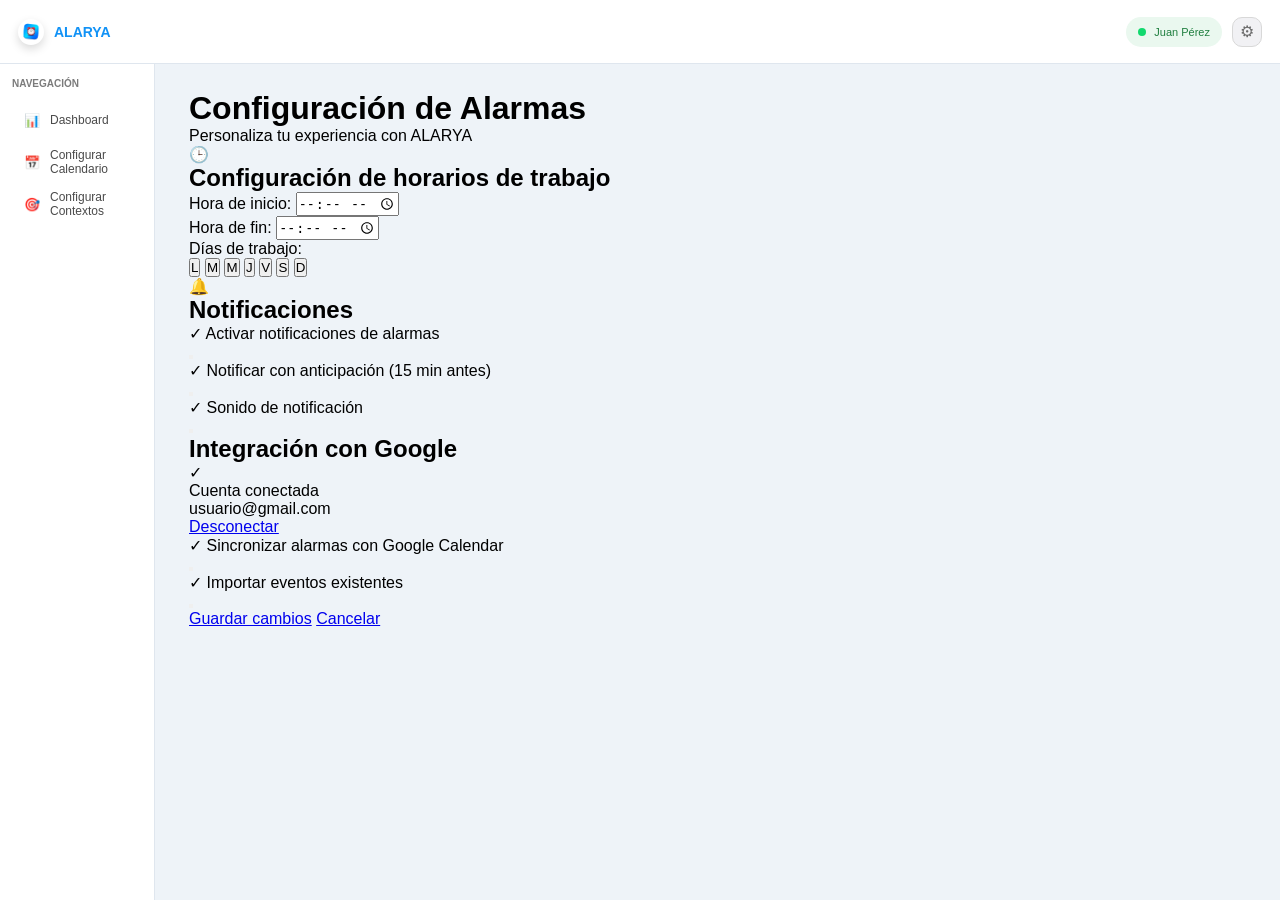
==== pages/configuracion.html @ 394da0cc "feature: Se crea pantalla configuración estructura general" ====
<!DOCTYPE html>
<html lang="es">
<head>
    <meta charset="UTF-8">
    <meta name="viewport" content="width=device-width, initial-scale=1.0">
    <title>Configuración - ALARYA</title>
    <link rel="stylesheet" href="../styles/main.css">
</head>
<body>
    <div class="pantalla-dashboard">
        <header class="barra-superior">
            <div class="marca-barra">
                <img src="../assets/logos/alarya.png" alt="Logo ALARYA" class="logo-barra">
                <span class="nombre-barra">ALARYA</span>
            </div>

            <div class="barra-acciones">
                <div class="usuario-barra">
                    <span class="usuario-punto"></span>
                    <span class="usuario-nombre">Juan Pérez</span>
                </div>
                <a href="configuracion.html" class="configuracion-barra configuracion-activa">⚙</a>
            </div>
        </header>

        <div class="dashboard-cuerpo">
            <aside class="menu-lateral">
                <p class="menu-titulo">NAVEGACIÓN</p>

                <nav class="menu-opciones">
                    <a href="dashboard.html" class="menu-opcion">
                        <span class="menu-icono">📊</span>
                        <span>Dashboard</span>
                    </a>

                    <a href="calendario.html" class="menu-opcion">
                        <span class="menu-icono">📅</span>
                        <span>Configurar Calendario</span>
                    </a>

                    <a href="contextos.html" class="menu-opcion">
                        <span class="menu-icono">🎯</span>
                        <span>Configurar Contextos</span>
                    </a>
                </nav>
            </aside>

            <main class="dashboard-contenido">
                <div class="configuracion-centro">
                    <h1 class="configuracion-titulo">Configuración de Alarmas</h1>
                    <p class="configuracion-texto">Personaliza tu experiencia con ALARYA</p>

                    <section class="configuracion-bloque">
                        <div class="configuracion-bloque-titulo">
                            <span class="configuracion-bloque-icono icono-bloque-azul">🕒</span>
                            <h2>Configuración de horarios de trabajo</h2>
                        </div>

                        <div class="configuracion-horas">
                            <div class="campo-grupo">
                                <label for="hora-inicio">Hora de inicio:</label>
                                <input type="time" id="hora-inicio" class="campo-configuracion">
                            </div>

                            <div class="campo-grupo">
                                <label for="hora-fin">Hora de fin:</label>
                                <input type="time" id="hora-fin" class="campo-configuracion">
                            </div>
                        </div>

                        <div class="campo-grupo">
                            <label>Días de trabajo:</label>
                            <div class="dias-trabajo">
                                <button class="dia-trabajo dia-activo" type="button">L</button>
                                <button class="dia-trabajo dia-activo" type="button">M</button>
                                <button class="dia-trabajo dia-activo" type="button">M</button>
                                <button class="dia-trabajo dia-activo" type="button">J</button>
                                <button class="dia-trabajo dia-activo" type="button">V</button>
                                <button class="dia-trabajo" type="button">S</button>
                                <button class="dia-trabajo" type="button">D</button>
                            </div>
                        </div>
                    </section>

                    <section class="configuracion-bloque">
                        <div class="configuracion-bloque-titulo">
                            <span class="configuracion-bloque-icono icono-bloque-morado">🔔</span>
                            <h2>Notificaciones</h2>
                        </div>

                        <div class="fila-configuracion fila-configuracion-activa">
                            <div class="fila-izquierda">
                                <span class="fila-icono fila-icono-activo">✓</span>
                                <span>Activar notificaciones de alarmas</span>
                            </div>
                            <button class="interruptor interruptor-activo" type="button">
                                <span class="interruptor-circulo"></span>
                            </button>
                        </div>

                        <div class="fila-configuracion">
                            <div class="fila-izquierda">
                                <span class="fila-icono">✓</span>
                                <span>Notificar con anticipación (15 min antes)</span>
                            </div>
                            <button class="interruptor" type="button">
                                <span class="interruptor-circulo"></span>
                            </button>
                        </div>

                        <div class="fila-configuracion fila-configuracion-activa">
                            <div class="fila-izquierda">
                                <span class="fila-icono fila-icono-activo">✓</span>
                                <span>Sonido de notificación</span>
                            </div>
                            <button class="interruptor interruptor-activo" type="button">
                                <span class="interruptor-circulo"></span>
                            </button>
                        </div>
                    </section>

                    <section class="configuracion-bloque">
                        <div class="configuracion-bloque-titulo">
                            <span class="configuracion-bloque-icono icono-google-config"></span>
                            <h2>Integración con Google</h2>
                        </div>

                        <div class="fila-google-conectada">
                            <div class="fila-google-info">
                                <span class="google-check">✓</span>
                                <div>
                                    <p class="google-cuenta-titulo">Cuenta conectada</p>
                                    <p class="google-cuenta-correo">usuario@gmail.com</p>
                                </div>
                            </div>

                            <a href="../index.html" class="boton-google-secundario">Desconectar</a>
                        </div>

                        <div class="fila-configuracion fila-configuracion-activa">
                            <div class="fila-izquierda">
                                <span class="fila-icono fila-icono-activo">✓</span>
                                <span>Sincronizar alarmas con Google Calendar</span>
                            </div>
                            <button class="interruptor interruptor-activo" type="button">
                                <span class="interruptor-circulo"></span>
                            </button>
                        </div>

                        <div class="fila-configuracion">
                            <div class="fila-izquierda">
                                <span class="fila-icono">✓</span>
                                <span>Importar eventos existentes</span>
                            </div>
                            <button class="interruptor" type="button">
                                <span class="interruptor-circulo"></span>
                            </button>
                        </div>
                    </section>

                    <div class="acciones-configuracion">
                        <a href="dashboard.html" class="boton-guardar">Guardar cambios</a>
                        <a href="dashboard.html" class="boton-cancelar-configuracion">Cancelar</a>
                    </div>
                </div>
            </main>
        </div>
    </div>
</body>
</html>
---- styles/main.css ----
*{
    margin: 0;
    padding: 0;
    box-sizing: border-box;
}

body{
    font-family: Arial, Helvetica, sans-serif;
}

/* Estilos login */

.login{
    background: linear-gradient(135deg, #16328a 15%, #1f43a0 55%, #08a7de 100%);
    height: 100vh;
    display: flex;
    justify-content: center;
    align-items: center;
}

.cuadro-login{
    padding: 32px 28px 28px;
    background-color: #efeff3;
    height: 580px;
    width: 430px;
    border-radius: 16px;
    box-shadow: 0 16px 35px rgba(0, 0, 0, 0.28);
    text-align: center;;
}

.logo-alarya{
    height: 150px;
    width: 150px;
    object-fit: cover;
    border-radius: 16px;
    display: block;
    margin: 0 auto 18px;
}

.titulo{
    font-size: 28px;
    font-weight: 800;
    color: #1d87f0;
    margin-bottom: 10px;
}

.texto{
    font-size: 16px;
    color: #444444;
    margin-bottom: 8px;
}

.texto-2{
    font-size: 12px;
    color: #9b9b9b;
    margin-bottom: 28px;
}

.google{
    background: linear-gradient(90deg, #2f80f7 0%, #10c3e9 100%);
    color: #fff;
    font-size: 14px;
    font-weight: 700;
    cursor:pointer;
    display: flex;
    align-items: center;
    justify-content: center;
    gap: 10px;
    box-shadow: 0 8px 18px rgba(33, 125, 232, 0.35);
    border: none;
    border-radius: 8px;
    height: 42px;
    width: 100%;
    text-decoration: none;
}

.google:hover{
    transform: translateY(-1px);
    box-shadow: 0 12px 22px rgba(33, 125, 232, 0.42);
}

.items-alarya{
    display: flex;
    flex-direction: column;
    align-items: flex-start;
    margin-top: 40px;
}

.item{
    font-size: 14px;
    color: #444444;
    display: flex;
    align-items: center;
    gap: 12px;
    margin-bottom: 11px;
}

.icono{
    height: 28px;
    width: 28px;
    border-radius: 50%;
    color: #fff;
    display: flex;
    justify-content: center;
    align-items: center;
    box-shadow: 0 6px 14px rgba(0, 0, 0, 0.18);
}

.i-verde{
    background: linear-gradient(180deg, #12d96e 0%, #0db85b 100%);
}
.i-morado{
    background: linear-gradient(180deg, #c26cff 0%, #9a49e6 100%);
}
.i-azul{
    background: linear-gradient(180deg, #1cc7ec 0%, #0ea6d2 100%);
}

/* Estilos cuentas Google */

.cuentas{
    background-color: #efeff3;
    width: 330px;
    border-radius: 14px;
    box-shadow: 0 16px 35px rgba(0, 0, 0, 0.28);
    text-align: center;
    padding: 28px 18px 18px;
}

.google-titulo{
    display: flex;
    justify-content: center;
    align-items: center;
    margin-bottom: 18px;
    gap: 8px;
}

.google-t-icono{
    width: 30px;
    height: 30px;
    border-radius: 6px;
    display: inline-block;
    background: linear-gradient(135deg, #fbbc05 0%, #ea4335 45%, #34a853 75%, #4285f4 100%);
}

.google-titulo-texto{
    font-size: 15px;
    color: #303030;
    font-weight: 700;
}

.cuentas-titulo{
    font-size: 24px;
    color: #1c469a;
    font-weight: 700;
    margin-bottom: 8px;
}

.cuentas-texto{
    font-size: 12px;
    color: #7c7c7c;
    margin-bottom: 18px;
}

.referencia{
    color: #2993ff;
    font-weight: 700;
}

.cuentas-lista{
    display: flex;
    flex-direction: column;
    gap: 10px;
    margin-bottom: 18px;
}

.cuenta-opcion{
    display: flex;
    align-items: center;
    background-color: #f1f1f4;
    border: 1px solid #d6d6d6;
    border-radius: 10px;
    padding: 0 12px;
    text-align: left;
    min-height: 52px;
    cursor: pointer;
    transition: all 0.2s ease;
}

.cuenta-opcion:hover{
    background-color: #f8f8fb;
    border-color: #b8c8e8;
    box-shadow: 0 4px 12px rgba(0, 0, 0, 0.08);
    transform: translateY(-1px);
}

.cuenta-seleccionada{
    background-color: #eef5ff;
    border: 1px solid #4e82ff;
    box-shadow: 0 0 0 2px rgba(78, 130, 255, 0.12);
}

.cuenta-icono{
    height: 30px;
    width: 30px;
    border-radius: 8px;
    color: #fff;
    font-size: 13px;
    font-weight: 700;
    display: flex;
    justify-content: center;
    align-items: center;
    margin-right: 12px;
    flex-shrink: 0;
}

.cuenta-informacion{
    display: flex;
    flex-direction: column;
    justify-content: center;
}

.c-nombre{
    font-size: 13px;
    color: #2f2f2f;
    font-weight: 700;
    margin-bottom: 3px;
}

.c-correo{
    font-size: 11px;
    color: #7c7c7c;
}

.i-borde{
    background-color: transparent;
    color: #2993ff;
    border: 1px solid #9dc7ff;
}

.c-otro{
    font-size: 13px;
    color: #2f2f2f;
    font-weight: 700;
}

.cuentas-mensaje{
    background-color: #e9f1fb;
    border: 1px solid #d8e7f7;
    border-radius: 10px;
    padding: 12px 14px;
    font-size: 11px;
    line-height: 1.4;
    color: #6f6f6f;
    text-align: center;
    margin-bottom: 18px;
}

.cuentas-botones{
    display: flex;
    gap: 10px;
}

.boton-cancelar,
.boton-siguiente{
    width: 100%;
    height: 40px;
    background-color: #f1f1f1;
    color: #3d3d3d;
    border: 1px solid #d7d7d7;
    border-radius: 10px;
    text-decoration: none;
    font-size: 13px;
    font-weight: 700;
    display: flex;
    justify-content: center;
    align-items: center;
    cursor: pointer;
    transition: all 0.2s ease;
}

.boton-cancelar:hover{
    background-color: #ffffff;
    box-shadow: 0 4px 12px rgba(0, 0, 0, 0.08);
    transform: translateY(-1px);
}

.boton-siguiente-deshabilitado{
    background-color: #dfdfdf;
    color: #9e9e9e;
    border: 1px solid #d7d7d7;
    cursor: not-allowed;
    pointer-events: none;
}

.boton-siguiente-habilitado{
    background: linear-gradient(90deg, #2f61ff 0%, #11c6eb 100%);
    color: #ffffff;
    border: 1px solid transparent;
}

.boton-siguiente-habilitado:hover{
    box-shadow: 0 4px 12px rgba(17, 123, 201, 0.28);
    transform: translateY(-1px);
}

/* Estilos dashboard */

.pantalla-dashboard{
    min-height: 100vh;
    background-color: #eef3f8;
}

.barra-superior{
    height: 64px;
    background-color: #ffffff;
    border-bottom: 1px solid #dfe6ee;
    display: flex;
    justify-content: space-between;
    align-items: center;
    padding: 0 18px;
}

.marca-barra{
    display: flex;
    align-items: center;
    gap: 10px;
}

.logo-barra{
    width: 26px;
    height: 26px;
    object-fit: cover;
    border-radius: 50%;
    box-shadow: 0 4px 10px rgba(0, 0, 0, 0.15);
}

.nombre-barra{
    font-size: 14px;
    font-weight: 700;
    color: #1192f6;
}

.barra-acciones{
    display: flex;
    align-items: center;
    gap: 10px;
}

.usuario-barra{
    height: 30px;
    padding: 0 12px;
    border-radius: 20px;
    background-color: #eaf8ef;
    color: #1f7f3f;
    font-size: 11px;
    display: flex;
    align-items: center;
    gap: 8px;
}

.usuario-punto{
    width: 8px;
    height: 8px;
    border-radius: 50%;
    background-color: #12d96e;
}

.configuracion-barra{
    width: 30px;
    height: 30px;
    border-radius: 10px;
    background-color: #f1f1f4;
    border: 1px solid #d8d8d8;
    color: #6a6a6a;
    text-decoration: none;
    display: flex;
    justify-content: center;
    align-items: center;
}

.configuracion-barra:hover{
    background-color: #ffffff;
}

.dashboard-cuerpo{
    display: flex;
    min-height: calc(100vh - 64px);
}

.menu-lateral{
    width: 155px;
    background-color: #ffffff;
    border-right: 1px solid #dfe6ee;
    padding: 14px 12px;
}

.menu-titulo{
    font-size: 10px;
    font-weight: 700;
    color: #7b7b7b;
    margin-bottom: 14px;
}

.menu-opciones{
    display: flex;
    flex-direction: column;
    gap: 8px;
}

.menu-opcion{
    min-height: 34px;
    border-radius: 10px;
    text-decoration: none;
    color: #4a4a4a;
    font-size: 12px;
    display: flex;
    align-items: center;
    gap: 10px;
    padding: 0 12px;
}

.menu-opcion:hover{
    background-color: #f4f8fd;
}

.menu-activo{
    background: linear-gradient(90deg, #2f61ff 0%, #11c6eb 100%);
    color: #ffffff;
    box-shadow: 0 10px 20px rgba(33, 125, 232, 0.25);
}

.menu-icono{
    font-size: 13px;
}

.dashboard-contenido{
    flex: 1;
    padding: 26px 34px;
}

.dashboard-centro{
    width: 704px;
    margin: 0 auto;
}

.dashboard-titulo{
    font-size: 24px;
    font-weight: 700;
    color: #2048a7;
    margin-bottom: 6px;
}

.dashboard-texto{
    font-size: 12px;
    color: #7b7b7b;
    margin-bottom: 22px;
}

.dashboard-fila{
    display: flex;
    gap: 16px;
    margin-bottom: 18px;
}

.tarjeta-dashboard{
    background-color: #ffffff;
    border-radius: 16px;
    box-shadow: 0 10px 24px rgba(0, 0, 0, 0.12);
}

.tarjeta-grafica{
    width: 344px;
    height: 205px;
    padding: 18px;
}

.tarjeta-encabezado{
    display: flex;
    justify-content: space-between;
    align-items: center;
}

.tarjeta-titulo{
    font-size: 14px;
    font-weight: 700;
    color: #2048a7;
}

.tarjeta-etiqueta{
    background-color: #e8f0ff;
    color: #4e82ff;
    font-size: 9px;
    font-weight: 700;
    padding: 4px 8px;
    border-radius: 12px;
}

.tarjeta-etiqueta-verde{
    background-color: #e9f8ed;
    color: #1ab05c;
}

.grafica-barras{
    height: 110px;
    display: flex;
    align-items: end;
    gap: 6px;
    margin-top: 20px;
}

.barra{
    width: 38px;
    border-radius: 10px 10px 0 0;
    background: linear-gradient(180deg, #17c6ec 0%, #2f61ff 100%);
}

.barra-1{ height: 70px; }
.barra-2{ height: 88px; }
.barra-3{ height: 105px; }
.barra-4{ height: 78px; }
.barra-5{ height: 96px; }
.barra-6{ height: 52px; }
.barra-7{ height: 44px; }

.barra-gris{
    background: linear-gradient(180deg, #d5d5d5 0%, #bcbcbc 100%);
}

.grafica-etiquetas{
    display: flex;
    gap: 6px;
    margin-top: 6px;
}

.grafica-etiquetas span{
    width: 38px;
    text-align: center;
    font-size: 10px;
    color: #6f6f6f;
}

.grafica-linea{
    margin-top: 16px;
    height: 125px;
}

.svg-linea{
    width: 100%;
    height: 100%;
}

.area-linea{
    fill: rgba(36, 196, 226, 0.28);
}

.trazo-linea{
    fill: none;
    stroke: #3f7df1;
    stroke-width: 4;
    stroke-linecap: round;
    stroke-linejoin: round;
}

.punto-linea{
    fill: #ffffff;
    stroke: #3f7df1;
    stroke-width: 4;
}

.tarjeta-acceso{
    width: 344px;
    min-height: 120px;
    padding: 18px;
    display: flex;
    gap: 14px;
    text-decoration: none;
}

.tarjeta-acceso:hover{
    transform: translateY(-2px);
}

.acceso-icono{
    width: 38px;
    height: 38px;
    border-radius: 10px;
    color: #ffffff;
    display: flex;
    justify-content: center;
    align-items: center;
    font-size: 18px;
    flex-shrink: 0;
    box-shadow: 0 8px 16px rgba(0, 0, 0, 0.18);
}

.acceso-morado{
    background: linear-gradient(180deg, #c26cff 0%, #9a49e6 100%);
}

.acceso-azul{
    background: linear-gradient(180deg, #17c6ec 0%, #0ea6d2 100%);
}

.acceso-texto{
    display: flex;
    flex-direction: column;
    justify-content: center;
}

.acceso-titulo{
    font-size: 14px;
    font-weight: 700;
    color: #2048a7;
    margin-bottom: 8px;
}

.acceso-descripcion{
    font-size: 12px;
    color: #666666;
}

.resumen-hoy{
    width: 704px;
    min-height: 130px;
    border-radius: 16px;
    background: linear-gradient(90deg, #2f61ff 0%, #11c6eb 100%);
    box-shadow: 0 12px 28px rgba(17, 123, 201, 0.28);
    padding: 18px;
}

.resumen-encabezado{
    display: flex;
    justify-content: space-between;
    align-items: center;
    margin-bottom: 16px;
}

.resumen-titulo{
    font-size: 14px;
    font-weight: 700;
    color: #ffffff;
}

.resumen-fecha{
    font-size: 10px;
    color: #ffffff;
    background-color: rgba(255, 255, 255, 0.18);
    padding: 6px 10px;
    border-radius: 14px;
}

.resumen-lista{
    display: flex;
    gap: 12px;
}

.resumen-item{
    flex: 1;
    min-height: 64px;
    border-radius: 10px;
    background-color: rgba(255, 255, 255, 0.22);
    box-shadow: inset 0 1px 0 rgba(255, 255, 255, 0.15);
    padding: 14px;
}

.resumen-item-texto{
    font-size: 11px;
    color: #eaf6ff;
    margin-bottom: 8px;
}

.resumen-item-numero{
    font-size: 18px;
    font-weight: 700;
    color: #ffffff;
}
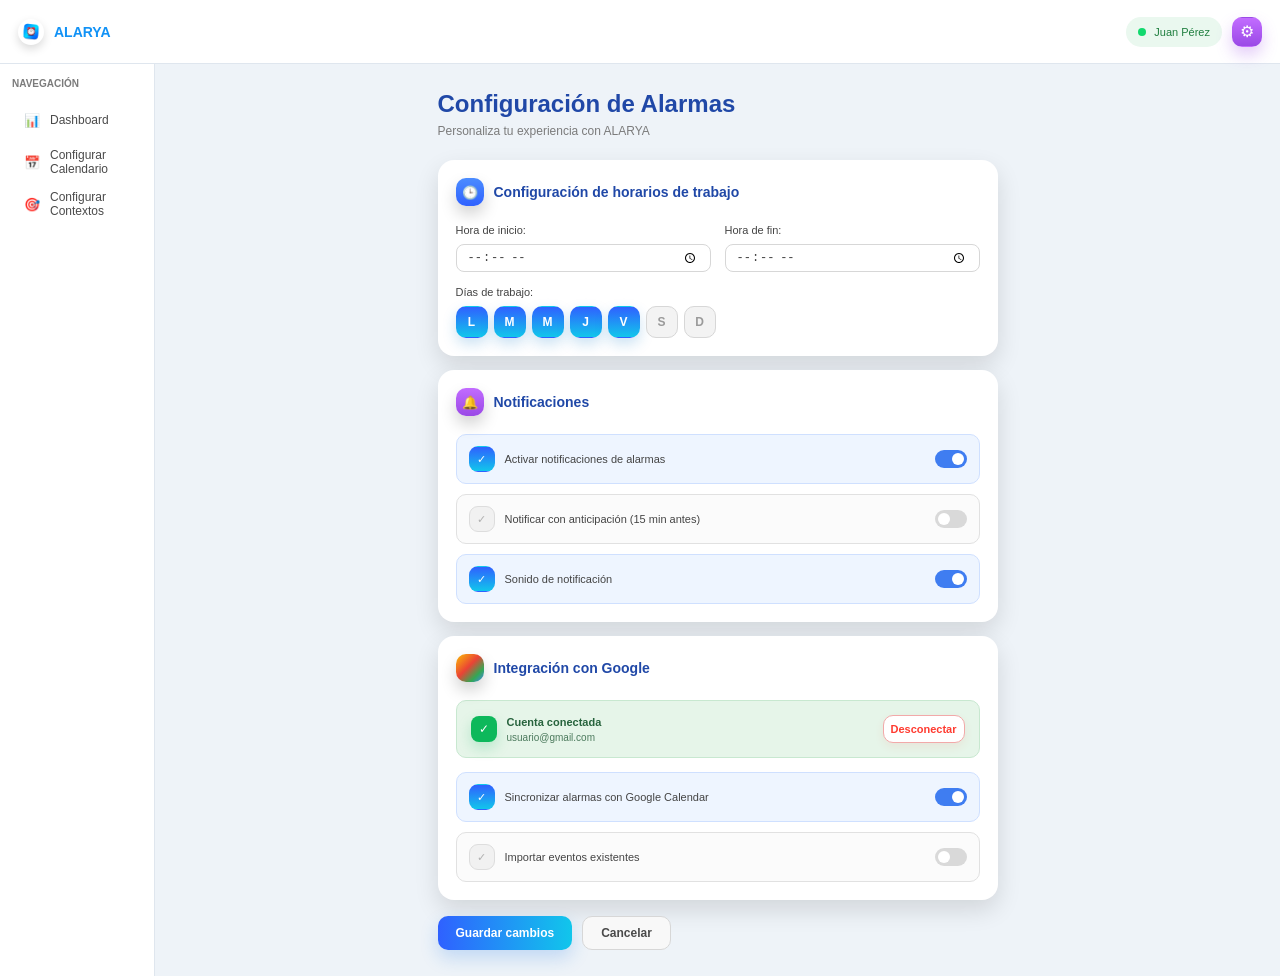
==== commit e0f01ce8: "feature: Se agrega el cambiar correo de configuración dependiendo de la cuenta seleccionada" ====
--- a/pages/configuracion.html
+++ b/pages/configuracion.html
@@ -130,7 +130,7 @@
                                 <span class="google-check">✓</span>
                                 <div>
                                     <p class="google-cuenta-titulo">Cuenta conectada</p>
-                                    <p class="google-cuenta-correo">usuario@gmail.com</p>
+                                    <p class="google-cuenta-correo correo-google-config">usuario@gmail.com</p>
                                 </div>
                             </div>
 
@@ -166,5 +166,6 @@
             </main>
         </div>
     </div>
+    <script src="../js/app.js"></script>
 </body>
 </html>
--- a/styles/main.css
+++ b/styles/main.css
@@ -674,4 +674,318 @@
     font-size: 18px;
     font-weight: 700;
     color: #ffffff;
+}
+
+
+/* Estilos configuración */
+
+.configuracion-activa{
+    background: linear-gradient(180deg, #c26cff 0%, #9a49e6 100%);
+    color: #ffffff;
+    border-color: transparent;
+    box-shadow: 0 8px 16px rgba(154, 73, 230, 0.28);
+}
+
+.configuracion-centro{
+    width: 560px;
+    margin: 0 auto;
+}
+
+.configuracion-titulo{
+    font-size: 24px;
+    font-weight: 700;
+    color: #2048a7;
+    margin-bottom: 6px;
+}
+
+.configuracion-texto{
+    font-size: 12px;
+    color: #7b7b7b;
+    margin-bottom: 22px;
+}
+
+.configuracion-bloque{
+    background-color: #ffffff;
+    border-radius: 16px;
+    box-shadow: 0 10px 24px rgba(0, 0, 0, 0.12);
+    padding: 18px;
+    margin-bottom: 14px;
+}
+
+.configuracion-bloque-titulo{
+    display: flex;
+    align-items: center;
+    gap: 10px;
+    margin-bottom: 18px;
+}
+
+.configuracion-bloque-titulo h2{
+    font-size: 14px;
+    font-weight: 700;
+    color: #2048a7;
+}
+
+.configuracion-bloque-icono{
+    width: 28px;
+    height: 28px;
+    border-radius: 10px;
+    color: #ffffff;
+    display: flex;
+    justify-content: center;
+    align-items: center;
+    font-size: 13px;
+    box-shadow: 0 8px 16px rgba(0, 0, 0, 0.18);
+    flex-shrink: 0;
+}
+
+.icono-bloque-azul{
+    background: linear-gradient(180deg, #4b8cff 0%, #2f61ff 100%);
+}
+
+.icono-bloque-morado{
+    background: linear-gradient(180deg, #c26cff 0%, #9a49e6 100%);
+}
+
+.icono-google-config{
+    width: 28px;
+    height: 28px;
+    border-radius: 10px;
+    display: block;
+    flex-shrink: 0;
+    background: linear-gradient(135deg, #fbbc05 0%, #ea4335 45%, #34a853 75%, #4285f4 100%);
+    box-shadow: 0 8px 16px rgba(0, 0, 0, 0.18);
+}
+
+.configuracion-horas{
+    display: flex;
+    gap: 14px;
+    margin-bottom: 14px;
+}
+
+.campo-grupo{
+    width: 100%;
+    display: flex;
+    flex-direction: column;
+    gap: 8px;
+}
+
+.campo-grupo label{
+    font-size: 11px;
+    color: #444444;
+}
+
+.campo-configuracion{
+    width: 100%;
+    height: 28px;
+    border: 1px solid #d7d7d7;
+    border-radius: 8px;
+    background-color: #ffffff;
+    padding: 0 10px;
+    font-size: 12px;
+    color: #444444;
+    outline: none;
+}
+
+.campo-configuracion:focus{
+    border-color: #4e82ff;
+}
+
+.dias-trabajo{
+    display: flex;
+    gap: 6px;
+}
+
+.dia-trabajo{
+    width: 32px;
+    height: 32px;
+    border-radius: 10px;
+    border: 1px solid #d7d7d7;
+    background-color: #f3f3f3;
+    color: #9a9a9a;
+    font-size: 12px;
+    font-weight: 700;
+    cursor: pointer;
+    transition: all 0.2s ease;
+}
+
+.dia-trabajo:hover{
+    transform: translateY(-1px);
+}
+
+.dia-activo{
+    background: linear-gradient(180deg, #2f61ff 0%, #11c6eb 100%);
+    color: #ffffff;
+    border-color: transparent;
+    box-shadow: 0 6px 14px rgba(17, 123, 201, 0.22);
+}
+
+.fila-configuracion{
+    min-height: 50px;
+    border: 1px solid #e1e1e1;
+    border-radius: 10px;
+    background-color: #fbfbfb;
+    padding: 0 12px;
+    display: flex;
+    justify-content: space-between;
+    align-items: center;
+    margin-bottom: 10px;
+}
+
+.fila-configuracion:last-child{
+    margin-bottom: 0;
+}
+
+.fila-configuracion-activa{
+    background-color: #eef5ff;
+    border-color: #cfe0ff;
+}
+
+.fila-izquierda{
+    display: flex;
+    align-items: center;
+    gap: 10px;
+    font-size: 11px;
+    color: #444444;
+}
+
+.fila-icono{
+    width: 26px;
+    height: 26px;
+    border-radius: 9px;
+    background-color: #f1f1f1;
+    color: #b0b0b0;
+    display: flex;
+    justify-content: center;
+    align-items: center;
+    font-size: 11px;
+    flex-shrink: 0;
+    border: 1px solid #dddddd;
+}
+
+.fila-icono-activo{
+    background: linear-gradient(180deg, #2f61ff 0%, #11c6eb 100%);
+    color: #ffffff;
+    border-color: transparent;
+}
+
+.interruptor{
+    width: 32px;
+    height: 18px;
+    border-radius: 20px;
+    border: none;
+    background-color: #d9d9d9;
+    position: relative;
+    cursor: pointer;
+    flex-shrink: 0;
+    transition: all 0.2s ease;
+}
+
+.interruptor-circulo{
+    width: 12px;
+    height: 12px;
+    border-radius: 50%;
+    background-color: #ffffff;
+    position: absolute;
+    top: 3px;
+    left: 3px;
+    transition: all 0.2s ease;
+}
+
+.interruptor-activo{
+    background-color: #3f7df1;
+}
+
+.interruptor-activo .interruptor-circulo{
+    left: 17px;
+}
+
+.fila-google-conectada{
+    min-height: 58px;
+    border-radius: 10px;
+    background-color: #e6f5e9;
+    border: 1px solid #c8e8d0;
+    padding: 0 14px;
+    display: flex;
+    justify-content: space-between;
+    align-items: center;
+    margin-bottom: 14px;
+}
+
+.fila-google-info{
+    display: flex;
+    align-items: center;
+    gap: 10px;
+}
+
+.google-check{
+    width: 26px;
+    height: 26px;
+    border-radius: 8px;
+    background-color: #0db85b;
+    color: #ffffff;
+    display: flex;
+    justify-content: center;
+    align-items: center;
+    font-size: 12px;
+    flex-shrink: 0;
+    box-shadow: 0 6px 14px rgba(13, 184, 91, 0.22);
+}
+
+.google-cuenta-titulo{
+    font-size: 11px;
+    font-weight: 700;
+    color: #27633d;
+    margin-bottom: 4px;
+}
+
+.google-cuenta-correo{
+    font-size: 10px;
+    color: #4c7a5d;
+}
+
+.boton-google-secundario{
+    min-width: 82px;
+    height: 28px;
+    border-radius: 10px;
+    background-color: #ffffff;
+    border: 1px solid #f2a9a9;
+    color: #ff3b30;
+    font-size: 11px;
+    font-weight: 700;
+    text-decoration: none;
+    display: flex;
+    justify-content: center;
+    align-items: center;
+    box-shadow: 0 4px 10px rgba(255, 59, 48, 0.08);
+}
+
+.acciones-configuracion{
+    display: flex;
+    gap: 10px;
+    margin-top: 16px;
+}
+
+.boton-guardar,
+.boton-cancelar-configuracion{
+    height: 34px;
+    padding: 0 18px;
+    border-radius: 10px;
+    text-decoration: none;
+    font-size: 12px;
+    font-weight: 700;
+    display: flex;
+    align-items: center;
+    justify-content: center;
+}
+
+.boton-guardar{
+    background: linear-gradient(90deg, #2f61ff 0%, #11c6eb 100%);
+    color: #ffffff;
+    box-shadow: 0 8px 18px rgba(33, 125, 232, 0.22);
+}
+
+.boton-cancelar-configuracion{
+    background-color: #f8f8f8;
+    color: #4a4a4a;
+    border: 1px solid #d7d7d7;
 }
